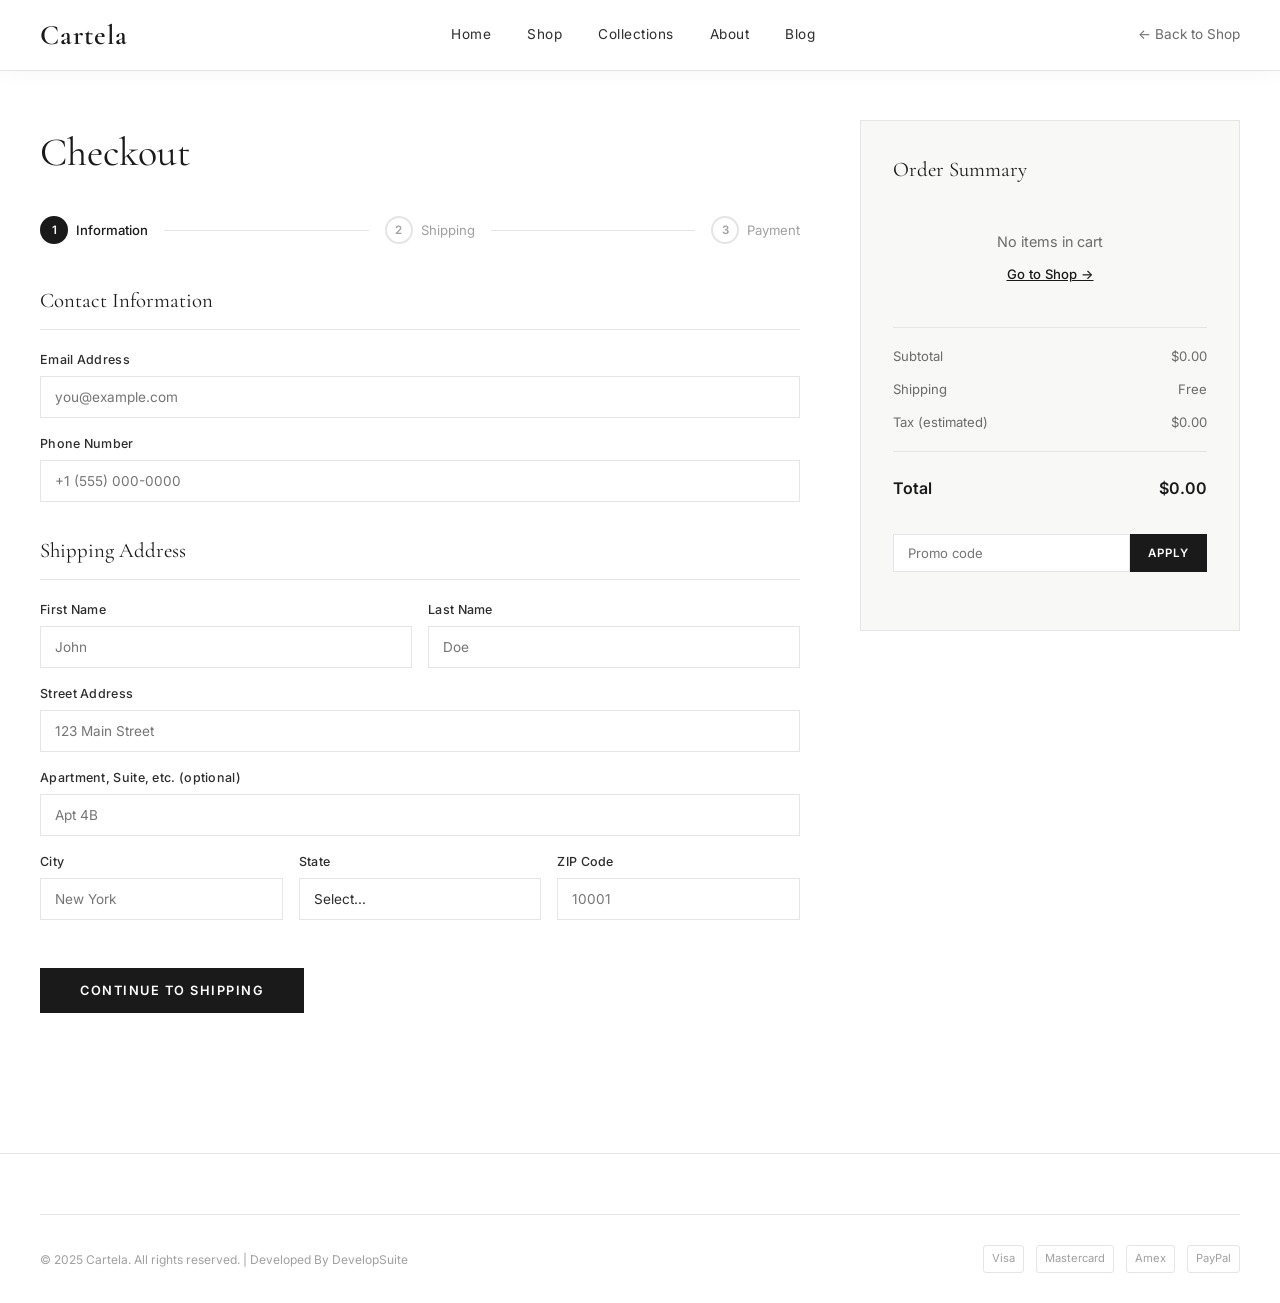
==== checkout.html @ 916f24ec "Initial commit: Cartela - Fashion E-commerce Portfolio" ====
<!DOCTYPE html>
<html lang="en">
<head>
  <meta charset="UTF-8" />
  <meta name="viewport" content="width=device-width, initial-scale=1.0" />
  <title>Checkout — Cartela</title>
  <meta name="description" content="Complete your Cartela order securely." />
  <link rel="preconnect" href="https://fonts.googleapis.com" />
  <link rel="preconnect" href="https://fonts.gstatic.com" crossorigin />
  <link href="https://fonts.googleapis.com/css2?family=Cormorant+Garamond:ital,wght@0,300;0,400;0,500;0,600;1,300;1,400&family=Inter:wght@300;400;500;600&display=swap" rel="stylesheet" />
  <link rel="stylesheet" href="style.css" />
</head>
<body>

  <!-- ====== HEADER ====== -->
  <header class="header scrolled" id="header">
    <div class="container header-inner">
      <a href="index.html" class="logo">Cartela</a>
      <nav class="nav-links" id="navLinks">
        <a href="index.html">Home</a>
        <a href="shop.html">Shop</a>
        <a href="index.html#collections">Collections</a>
        <a href="index.html#brandBanner">About</a>
        <a href="#">Blog</a>
      </nav>
      <div class="nav-actions">
        <a href="shop.html" style="font-size:0.85rem;color:var(--color-gray);">← Back to Shop</a>
      </div>
    </div>
  </header>

  <!-- ====== CHECKOUT ====== -->
  <main class="checkout-page" style="margin-top: 70px;">
    <div class="container">
      <div class="checkout-layout">

        <!-- Left: Form -->
        <div class="checkout-form-wrap">
          <h1 class="checkout-heading">Checkout</h1>

          <!-- Progress Steps -->
          <div class="checkout-steps">
            <div class="step active" id="step1Indicator">
              <div class="step-number">1</div>
              <span>Information</span>
            </div>
            <div class="step-line"></div>
            <div class="step" id="step2Indicator">
              <div class="step-number">2</div>
              <span>Shipping</span>
            </div>
            <div class="step-line"></div>
            <div class="step" id="step3Indicator">
              <div class="step-number">3</div>
              <span>Payment</span>
            </div>
          </div>

          <!-- Step 1: Contact & Shipping Info -->
          <form id="checkoutForm" onsubmit="return false;">
            <div class="form-step active" id="formStep1">
              <div class="form-section">
                <h3 class="form-section-title">Contact Information</h3>
                <div class="form-group">
                  <label for="email">Email Address</label>
                  <input type="email" id="email" placeholder="you@example.com" required />
                </div>
                <div class="form-group">
                  <label for="phone">Phone Number</label>
                  <input type="tel" id="phone" placeholder="+1 (555) 000-0000" />
                </div>
              </div>

              <div class="form-section">
                <h3 class="form-section-title">Shipping Address</h3>
                <div class="form-row">
                  <div class="form-group">
                    <label for="firstName">First Name</label>
                    <input type="text" id="firstName" placeholder="John" required />
                  </div>
                  <div class="form-group">
                    <label for="lastName">Last Name</label>
                    <input type="text" id="lastName" placeholder="Doe" required />
                  </div>
                </div>
                <div class="form-group">
                  <label for="address">Street Address</label>
                  <input type="text" id="address" placeholder="123 Main Street" required />
                </div>
                <div class="form-group">
                  <label for="apartment">Apartment, Suite, etc. (optional)</label>
                  <input type="text" id="apartment" placeholder="Apt 4B" />
                </div>
                <div class="form-row">
                  <div class="form-group">
                    <label for="city">City</label>
                    <input type="text" id="city" placeholder="New York" required />
                  </div>
                  <div class="form-group">
                    <label for="state">State</label>
                    <select id="state" required>
                      <option value="">Select...</option>
                      <option>New York</option>
                      <option>California</option>
                      <option>Texas</option>
                      <option>Florida</option>
                      <option>Illinois</option>
                      <option>Pennsylvania</option>
                      <option>Ohio</option>
                      <option>Georgia</option>
                      <option>Other</option>
                    </select>
                  </div>
                  <div class="form-group">
                    <label for="zip">ZIP Code</label>
                    <input type="text" id="zip" placeholder="10001" required />
                  </div>
                </div>
              </div>

              <button type="button" class="checkout-next-btn" onclick="goToStep(2)">Continue to Shipping</button>
            </div>

            <!-- Step 2: Shipping Method -->
            <div class="form-step" id="formStep2">
              <div class="form-section">
                <h3 class="form-section-title">Shipping Method</h3>
                <div class="shipping-options">
                  <label class="shipping-option selected">
                    <input type="radio" name="shipping" value="standard" checked onchange="updateShipping()" />
                    <div class="shipping-option-info">
                      <div class="shipping-option-top">
                        <span class="shipping-name">Standard Shipping</span>
                        <span class="shipping-price">Free</span>
                      </div>
                      <span class="shipping-time">5-7 business days</span>
                    </div>
                  </label>
                  <label class="shipping-option">
                    <input type="radio" name="shipping" value="express" onchange="updateShipping()" />
                    <div class="shipping-option-info">
                      <div class="shipping-option-top">
                        <span class="shipping-name">Express Shipping</span>
                        <span class="shipping-price">$12.00</span>
                      </div>
                      <span class="shipping-time">2-3 business days</span>
                    </div>
                  </label>
                  <label class="shipping-option">
                    <input type="radio" name="shipping" value="overnight" onchange="updateShipping()" />
                    <div class="shipping-option-info">
                      <div class="shipping-option-top">
                        <span class="shipping-name">Overnight Shipping</span>
                        <span class="shipping-price">$25.00</span>
                      </div>
                      <span class="shipping-time">Next business day</span>
                    </div>
                  </label>
                </div>
              </div>

              <div class="checkout-btn-row">
                <button type="button" class="checkout-back-btn" onclick="goToStep(1)">← Back</button>
                <button type="button" class="checkout-next-btn" onclick="goToStep(3)">Continue to Payment</button>
              </div>
            </div>

            <!-- Step 3: Payment -->
            <div class="form-step" id="formStep3">
              <div class="form-section">
                <h3 class="form-section-title">Payment Details</h3>

                <div class="payment-methods">
                  <label class="payment-method selected">
                    <input type="radio" name="payMethod" value="card" checked />
                    <svg width="20" height="20" viewBox="0 0 24 24" fill="none" stroke="currentColor" stroke-width="1.5"><rect x="1" y="4" width="22" height="16" rx="2" ry="2"/><line x1="1" y1="10" x2="23" y2="10"/></svg>
                    <span>Credit Card</span>
                  </label>
                  <label class="payment-method">
                    <input type="radio" name="payMethod" value="paypal" />
                    <span>PayPal</span>
                  </label>
                  <label class="payment-method">
                    <input type="radio" name="payMethod" value="applepay" />
                    <span>Apple Pay</span>
                  </label>
                </div>

                <div class="form-group" style="margin-top: 24px;">
                  <label for="cardName">Name on Card</label>
                  <input type="text" id="cardName" placeholder="John Doe" required />
                </div>
                <div class="form-group">
                  <label for="cardNumber">Card Number</label>
                  <input type="text" id="cardNumber" placeholder="4242 4242 4242 4242" maxlength="19" required oninput="formatCardNumber(this)" />
                </div>
                <div class="form-row">
                  <div class="form-group">
                    <label for="cardExpiry">Expiry Date</label>
                    <input type="text" id="cardExpiry" placeholder="MM / YY" maxlength="7" required oninput="formatExpiry(this)" />
                  </div>
                  <div class="form-group">
                    <label for="cardCvc">CVC</label>
                    <input type="text" id="cardCvc" placeholder="123" maxlength="4" required />
                  </div>
                </div>
              </div>

              <div class="secure-note">
                <svg width="14" height="14" viewBox="0 0 24 24" fill="none" stroke="currentColor" stroke-width="2"><rect x="3" y="11" width="18" height="11" rx="2" ry="2"/><path d="M7 11V7a5 5 0 0 1 10 0v4"/></svg>
                <span>Your payment information is encrypted and secure</span>
              </div>

              <div class="checkout-btn-row">
                <button type="button" class="checkout-back-btn" onclick="goToStep(2)">← Back</button>
                <button type="button" class="checkout-place-btn" onclick="placeOrder()">
                  <span id="placeOrderText">Place Order</span>
                  <div class="btn-spinner" id="placeOrderSpinner" style="display:none;"></div>
                </button>
              </div>
            </div>
          </form>
        </div>

        <!-- Right: Order Summary -->
        <aside class="checkout-summary">
          <h3 class="summary-title">Order Summary</h3>
          <div class="summary-items" id="summaryItems">
            <!-- Populated by JS -->
          </div>
          <div class="summary-divider"></div>
          <div class="summary-row">
            <span>Subtotal</span>
            <span id="summarySubtotal">$0.00</span>
          </div>
          <div class="summary-row">
            <span>Shipping</span>
            <span id="summaryShipping">Free</span>
          </div>
          <div class="summary-row">
            <span>Tax (estimated)</span>
            <span id="summaryTax">$0.00</span>
          </div>
          <div class="summary-divider"></div>
          <div class="summary-row summary-total">
            <span>Total</span>
            <span id="summaryTotal">$0.00</span>
          </div>

          <div class="promo-code">
            <input type="text" placeholder="Promo code" id="promoInput" />
            <button onclick="applyPromo()">Apply</button>
          </div>
          <div class="promo-message" id="promoMessage"></div>
        </aside>
      </div>
    </div>
  </main>

  <!-- ====== FOOTER (minimal) ====== -->
  <footer class="footer" style="margin-top: 60px;">
    <div class="container">
      <div class="footer-bottom" style="border-top: 1px solid var(--color-border); padding-top: 30px;">
        <p>&copy; 2025 Cartela. All rights reserved. | Developed By DevelopSuite</p>
        <div class="footer-payments">
          <span>Visa</span>
          <span>Mastercard</span>
          <span>Amex</span>
          <span>PayPal</span>
        </div>
      </div>
    </div>
  </footer>

  <script src="cart.js"></script>
  <script src="checkout.js"></script>
</body>
</html>
---- style.css ----
/* ===== RESET & BASE ===== */
*,
*::before,
*::after {
  margin: 0;
  padding: 0;
  box-sizing: border-box;
}

:root {
  --color-black: #1a1a1a;
  --color-dark: #2d2d2d;
  --color-gray: #6b6b6b;
  --color-light-gray: #a0a0a0;
  --color-border: #e5e5e5;
  --color-bg: #ffffff;
  --color-bg-alt: #f8f8f6;
  --color-accent: #3d3d3d;
  --font-heading: 'Cormorant Garamond', 'Georgia', serif;
  --font-body: 'Inter', 'Helvetica Neue', sans-serif;
  --transition-smooth: all 0.4s cubic-bezier(0.25, 0.46, 0.45, 0.94);
  --transition-fast: all 0.2s ease;
}

html {
  scroll-behavior: smooth;
  font-size: 16px;
}

body {
  font-family: var(--font-body);
  color: var(--color-black);
  background: var(--color-bg);
  line-height: 1.6;
  -webkit-font-smoothing: antialiased;
  -moz-osx-font-smoothing: grayscale;
  overflow-x: hidden;
}

a {
  text-decoration: none;
  color: inherit;
  transition: var(--transition-fast);
}

a:hover {
  opacity: 0.7;
}

img {
  display: block;
  max-width: 100%;
  height: auto;
}

button {
  cursor: pointer;
  border: none;
  background: none;
  font-family: var(--font-body);
}

ul, ol {
  list-style: none;
}

/* ===== ANIMATIONS ===== */
@keyframes fadeInUp {
  from {
    opacity: 0;
    transform: translateY(30px);
  }
  to {
    opacity: 1;
    transform: translateY(0);
  }
}

@keyframes fadeIn {
  from { opacity: 0; }
  to { opacity: 1; }
}

@keyframes slideDown {
  from {
    opacity: 0;
    transform: translateY(-10px);
  }
  to {
    opacity: 1;
    transform: translateY(0);
  }
}

.animate-on-scroll {
  opacity: 0;
  transform: translateY(30px);
  transition: opacity 0.8s ease, transform 0.8s ease;
}

.animate-on-scroll.visible {
  opacity: 1;
  transform: translateY(0);
}

/* ===== CONTAINER ===== */
.container {
  max-width: 1320px;
  margin: 0 auto;
  padding: 0 40px;
}

/* ===== HEADER / NAVBAR ===== */
.header {
  position: fixed;
  top: 0;
  left: 0;
  right: 0;
  z-index: 1000;
  background: rgba(255, 255, 255, 0.97);
  backdrop-filter: blur(12px);
  -webkit-backdrop-filter: blur(12px);
  border-bottom: 1px solid transparent;
  transition: var(--transition-smooth);
}

.header.scrolled {
  border-bottom: 1px solid var(--color-border);
  box-shadow: 0 1px 20px rgba(0, 0, 0, 0.04);
}

.header-inner {
  display: flex;
  align-items: center;
  justify-content: space-between;
  height: 70px;
}

.logo {
  font-family: var(--font-heading);
  font-size: 1.75rem;
  font-weight: 600;
  letter-spacing: 1px;
  color: var(--color-black);
}

.nav-links {
  display: flex;
  align-items: center;
  gap: 36px;
}

.nav-links a {
  font-size: 0.85rem;
  font-weight: 400;
  letter-spacing: 0.5px;
  text-transform: capitalize;
  color: var(--color-dark);
  position: relative;
}

.nav-links a::after {
  content: '';
  position: absolute;
  bottom: -4px;
  left: 0;
  width: 0;
  height: 1px;
  background: var(--color-black);
  transition: width 0.3s ease;
}

.nav-links a:hover {
  opacity: 1;
}

.nav-links a:hover::after {
  width: 100%;
}

.nav-actions {
  display: flex;
  align-items: center;
  gap: 20px;
}

.nav-actions button {
  font-size: 0.85rem;
  color: var(--color-dark);
  transition: var(--transition-fast);
}

.nav-actions button:hover {
  color: var(--color-black);
}

.cart-icon {
  position: relative;
}

.cart-badge {
  position: absolute;
  top: -6px;
  right: -8px;
  width: 16px;
  height: 16px;
  border-radius: 50%;
  background: var(--color-black);
  color: white;
  font-size: 0.6rem;
  display: flex;
  align-items: center;
  justify-content: center;
}

/* ===== HERO SECTION ===== */
.hero {
  position: relative;
  width: 100%;
  height: 85vh;
  min-height: 550px;
  max-height: 800px;
  overflow: hidden;
  margin-top: 70px;
}

.hero-image {
  width: 100%;
  height: 100%;
  object-fit: cover;
  object-position: center 30%;
  transition: transform 8s ease;
}

.hero:hover .hero-image {
  transform: scale(1.03);
}

.hero-overlay {
  position: absolute;
  inset: 0;
  background: linear-gradient(
    to bottom,
    rgba(0, 0, 0, 0.05) 0%,
    rgba(0, 0, 0, 0.15) 50%,
    rgba(0, 0, 0, 0.3) 100%
  );
  display: flex;
  flex-direction: column;
  align-items: center;
  justify-content: center;
  text-align: center;
}

.hero-title {
  font-family: var(--font-heading);
  font-size: 4.5rem;
  font-weight: 300;
  color: white;
  letter-spacing: 2px;
  line-height: 1.1;
  animation: fadeInUp 1s ease 0.3s both;
  text-shadow: 0 2px 20px rgba(0, 0, 0, 0.15);
}

.hero-subtitle {
  font-size: 1rem;
  font-weight: 300;
  color: rgba(255, 255, 255, 0.9);
  margin-top: 12px;
  letter-spacing: 3px;
  text-transform: uppercase;
  animation: fadeInUp 1s ease 0.5s both;
}

.hero-btn {
  margin-top: 32px;
  padding: 14px 40px;
  background: white;
  color: var(--color-black);
  font-size: 0.8rem;
  font-weight: 500;
  letter-spacing: 1.5px;
  text-transform: uppercase;
  border: none;
  cursor: pointer;
  transition: var(--transition-smooth);
  animation: fadeInUp 1s ease 0.7s both;
}

.hero-btn:hover {
  background: var(--color-black);
  color: white;
  transform: translateY(-2px);
  box-shadow: 0 8px 25px rgba(0, 0, 0, 0.2);
}

/* ===== SECTION SHARED ===== */
.section {
  padding: 90px 0;
}

.section-header {
  display: flex;
  align-items: baseline;
  justify-content: space-between;
  margin-bottom: 40px;
}

.section-title {
  font-family: var(--font-heading);
  font-size: 2.5rem;
  font-weight: 400;
  color: var(--color-black);
  letter-spacing: 0.5px;
}

.section-link {
  font-size: 0.8rem;
  font-weight: 500;
  letter-spacing: 1px;
  text-transform: uppercase;
  color: var(--color-gray);
  display: flex;
  align-items: center;
  gap: 6px;
  transition: var(--transition-fast);
}

.section-link:hover {
  color: var(--color-black);
  opacity: 1;
  gap: 10px;
}

.section-label {
  font-size: 0.7rem;
  font-weight: 500;
  letter-spacing: 3px;
  text-transform: uppercase;
  color: var(--color-light-gray);
  margin-bottom: 8px;
}

/* ===== NEW ARRIVALS ===== */
.products-grid {
  display: grid;
  grid-template-columns: repeat(3, 1fr);
  gap: 24px;
}

.product-card {
  position: relative;
  cursor: pointer;
  overflow: hidden;
}

.product-image-wrap {
  position: relative;
  overflow: hidden;
  background: var(--color-bg-alt);
  aspect-ratio: 3/4;
}

.product-image-wrap img {
  width: 100%;
  height: 100%;
  object-fit: cover;
  transition: transform 0.6s cubic-bezier(0.25, 0.46, 0.45, 0.94);
}

.product-card:hover .product-image-wrap img {
  transform: scale(1.05);
}

.product-quick-view {
  position: absolute;
  bottom: 0;
  left: 0;
  right: 0;
  padding: 14px;
  background: rgba(255, 255, 255, 0.95);
  backdrop-filter: blur(5px);
  text-align: center;
  font-size: 0.75rem;
  font-weight: 500;
  letter-spacing: 2px;
  text-transform: uppercase;
  transform: translateY(100%);
  transition: transform 0.4s ease;
}

.product-card:hover .product-quick-view {
  transform: translateY(0);
}

.product-info {
  padding: 16px 0 8px;
}

.product-name {
  font-size: 0.9rem;
  font-weight: 400;
  color: var(--color-dark);
  margin-bottom: 6px;
}

.product-price {
  font-size: 0.85rem;
  font-weight: 500;
  color: var(--color-gray);
}

.product-price .original-price {
  text-decoration: line-through;
  color: var(--color-light-gray);
  margin-right: 8px;
}

/* ===== FEATURES ===== */
.features {
  border-top: 1px solid var(--color-border);
  border-bottom: 1px solid var(--color-border);
  padding: 50px 0;
}

.features-grid {
  display: grid;
  grid-template-columns: repeat(3, 1fr);
  gap: 40px;
  text-align: center;
}

.feature-item {
  padding: 0 20px;
}

.feature-icon {
  width: 32px;
  height: 32px;
  margin: 0 auto 16px;
  opacity: 0.7;
}

.feature-title {
  font-size: 0.9rem;
  font-weight: 500;
  margin-bottom: 8px;
  color: var(--color-black);
}

.feature-text {
  font-size: 0.8rem;
  color: var(--color-gray);
  line-height: 1.7;
  max-width: 280px;
  margin: 0 auto;
}

/* ===== COLLECTIONS ===== */
.collections-grid {
  display: grid;
  grid-template-columns: repeat(4, 1fr);
  gap: 20px;
}

.collection-card {
  position: relative;
  overflow: hidden;
  cursor: pointer;
  aspect-ratio: 3/4;
}

.collection-card img {
  width: 100%;
  height: 100%;
  object-fit: cover;
  transition: transform 0.7s cubic-bezier(0.25, 0.46, 0.45, 0.94);
}

.collection-card:hover img {
  transform: scale(1.06);
}

.collection-overlay {
  position: absolute;
  inset: 0;
  background: linear-gradient(
    to top,
    rgba(0, 0, 0, 0.45) 0%,
    rgba(0, 0, 0, 0) 60%
  );
  display: flex;
  align-items: flex-end;
  padding: 24px;
  transition: var(--transition-smooth);
}

.collection-card:hover .collection-overlay {
  background: linear-gradient(
    to top,
    rgba(0, 0, 0, 0.55) 0%,
    rgba(0, 0, 0, 0.05) 60%
  );
}

.collection-name {
  font-family: var(--font-heading);
  font-size: 1.3rem;
  font-weight: 400;
  color: white;
  letter-spacing: 0.5px;
}

/* ===== BRAND STORY BANNER ===== */
.brand-banner {
  position: relative;
  height: 400px;
  overflow: hidden;
  margin: 0;
}

.brand-banner img {
  width: 100%;
  height: 100%;
  object-fit: cover;
  transition: transform 6s ease;
}

.brand-banner:hover img {
  transform: scale(1.03);
}

.brand-banner-overlay {
  position: absolute;
  inset: 0;
  background: rgba(0, 0, 0, 0.4);
  display: flex;
  flex-direction: column;
  align-items: center;
  justify-content: center;
  text-align: center;
  padding: 40px;
}

.brand-banner-label {
  font-size: 0.7rem;
  font-weight: 500;
  letter-spacing: 3px;
  text-transform: uppercase;
  color: rgba(255, 255, 255, 0.7);
  margin-bottom: 16px;
}

.brand-banner-text {
  font-family: var(--font-heading);
  font-size: 2.2rem;
  font-weight: 300;
  color: white;
  line-height: 1.4;
  max-width: 500px;
  letter-spacing: 0.5px;
}

/* ===== FINAL SALE ===== */
.sale-section {
  background: var(--color-bg);
}

.sale-grid {
  display: grid;
  grid-template-columns: repeat(3, 1fr);
  gap: 24px;
}

.sale-card {
  position: relative;
  cursor: pointer;
  overflow: hidden;
}

.sale-image-wrap {
  position: relative;
  overflow: hidden;
  background: var(--color-bg-alt);
  aspect-ratio: 3/4;
}

.sale-image-wrap img {
  width: 100%;
  height: 100%;
  object-fit: cover;
  transition: transform 0.6s cubic-bezier(0.25, 0.46, 0.45, 0.94);
}

.sale-card:hover .sale-image-wrap img {
  transform: scale(1.05);
}

.sale-badge {
  position: absolute;
  top: 12px;
  left: 12px;
  padding: 4px 12px;
  background: var(--color-black);
  color: white;
  font-size: 0.65rem;
  font-weight: 600;
  letter-spacing: 1.5px;
  text-transform: uppercase;
}

.sale-info {
  padding: 16px 0 8px;
}

.sale-name {
  font-size: 0.9rem;
  font-weight: 400;
  color: var(--color-dark);
  margin-bottom: 6px;
}

.sale-price {
  font-size: 0.85rem;
  font-weight: 500;
  color: var(--color-gray);
}

.sale-price .original {
  text-decoration: line-through;
  color: var(--color-light-gray);
  margin-right: 8px;
}

.sale-price .current {
  color: #c44;
}

/* ===== NEWSLETTER ===== */
.newsletter {
  position: relative;
  overflow: hidden;
  margin: 60px 40px;
  border-radius: 0;
}

.newsletter-bg {
  width: 100%;
  height: 380px;
  object-fit: cover;
}

.newsletter-overlay {
  position: absolute;
  inset: 0;
  background: linear-gradient(
    to right,
    rgba(0, 0, 0, 0.65) 0%,
    rgba(0, 0, 0, 0.3) 60%,
    rgba(0, 0, 0, 0.1) 100%
  );
  display: flex;
  flex-direction: column;
  justify-content: center;
  padding: 60px 80px;
}

.newsletter-title {
  font-family: var(--font-heading);
  font-size: 2.4rem;
  font-weight: 400;
  color: white;
  margin-bottom: 12px;
  max-width: 450px;
  line-height: 1.2;
}

.newsletter-text {
  font-size: 0.85rem;
  color: rgba(255, 255, 255, 0.75);
  margin-bottom: 28px;
  max-width: 400px;
  line-height: 1.6;
}

.newsletter-form {
  display: flex;
  gap: 0;
  max-width: 420px;
}

.newsletter-input {
  flex: 1;
  padding: 14px 20px;
  border: 1px solid rgba(255, 255, 255, 0.3);
  background: rgba(255, 255, 255, 0.1);
  color: white;
  font-family: var(--font-body);
  font-size: 0.85rem;
  outline: none;
  transition: var(--transition-fast);
  backdrop-filter: blur(5px);
}

.newsletter-input::placeholder {
  color: rgba(255, 255, 255, 0.5);
}

.newsletter-input:focus {
  border-color: rgba(255, 255, 255, 0.6);
  background: rgba(255, 255, 255, 0.15);
}

.newsletter-btn {
  padding: 14px 30px;
  background: white;
  color: var(--color-black);
  font-size: 0.75rem;
  font-weight: 600;
  letter-spacing: 1.5px;
  text-transform: uppercase;
  border: none;
  cursor: pointer;
  transition: var(--transition-smooth);
}

.newsletter-btn:hover {
  background: var(--color-black);
  color: white;
}

/* ===== FOOTER ===== */
.footer {
  background: var(--color-bg);
  border-top: 1px solid var(--color-border);
  padding: 60px 0 30px;
}

.footer-top {
  display: grid;
  grid-template-columns: 1.5fr repeat(4, 1fr);
  gap: 40px;
  margin-bottom: 50px;
}

.footer-brand .logo {
  margin-bottom: 16px;
  display: inline-block;
}

.footer-brand p {
  font-size: 0.8rem;
  color: var(--color-gray);
  line-height: 1.7;
  max-width: 260px;
}

.footer-column h4 {
  font-size: 0.75rem;
  font-weight: 600;
  letter-spacing: 1.5px;
  text-transform: uppercase;
  color: var(--color-black);
  margin-bottom: 20px;
}

.footer-column ul li {
  margin-bottom: 10px;
}

.footer-column ul li a {
  font-size: 0.82rem;
  color: var(--color-gray);
  transition: var(--transition-fast);
}

.footer-column ul li a:hover {
  color: var(--color-black);
  opacity: 1;
}

.footer-newsletter {
  margin-bottom: 16px;
}

.footer-newsletter-label {
  font-size: 0.75rem;
  font-weight: 600;
  letter-spacing: 1.5px;
  text-transform: uppercase;
  color: var(--color-black);
  margin-bottom: 16px;
}

.footer-newsletter-form {
  display: flex;
  gap: 0;
}

.footer-newsletter-form input {
  flex: 1;
  padding: 10px 14px;
  border: 1px solid var(--color-border);
  font-family: var(--font-body);
  font-size: 0.82rem;
  outline: none;
  transition: var(--transition-fast);
}

.footer-newsletter-form input:focus {
  border-color: var(--color-black);
}

.footer-newsletter-form button {
  padding: 10px 20px;
  background: var(--color-black);
  color: white;
  font-size: 0.72rem;
  font-weight: 600;
  letter-spacing: 1px;
  text-transform: uppercase;
  border: none;
  cursor: pointer;
  transition: var(--transition-smooth);
}

.footer-newsletter-form button:hover {
  background: var(--color-dark);
}

.footer-bottom {
  display: flex;
  align-items: center;
  justify-content: space-between;
  padding-top: 30px;
  border-top: 1px solid var(--color-border);
}

.footer-bottom p {
  font-size: 0.75rem;
  color: var(--color-light-gray);
}

.footer-social {
  display: flex;
  gap: 16px;
}

.footer-social a {
  font-size: 0.8rem;
  color: var(--color-gray);
}

.footer-social a:hover {
  color: var(--color-black);
  opacity: 1;
}

.footer-payments {
  display: flex;
  gap: 12px;
  align-items: center;
}

.footer-payments span {
  font-size: 0.7rem;
  color: var(--color-light-gray);
  padding: 4px 8px;
  border: 1px solid var(--color-border);
  border-radius: 3px;
}

/* ===== MOBILE MENU ===== */
.mobile-menu-btn {
  display: none;
  flex-direction: column;
  gap: 5px;
  padding: 4px;
  cursor: pointer;
}

.mobile-menu-btn span {
  display: block;
  width: 22px;
  height: 1.5px;
  background: var(--color-black);
  transition: var(--transition-fast);
}

/* ===== RESPONSIVE ===== */
@media (max-width: 1024px) {
  .container {
    padding: 0 30px;
  }

  .hero-title {
    font-size: 3.5rem;
  }

  .collections-grid {
    grid-template-columns: repeat(2, 1fr);
  }

  .footer-top {
    grid-template-columns: repeat(3, 1fr);
  }
}

@media (max-width: 768px) {
  .container {
    padding: 0 20px;
  }

  .nav-links {
    display: none;
  }

  .mobile-menu-btn {
    display: flex;
  }

  .hero {
    height: 60vh;
    min-height: 400px;
  }

  .hero-title {
    font-size: 2.5rem;
  }

  .hero-subtitle {
    font-size: 0.8rem;
  }

  .section {
    padding: 60px 0;
  }

  .section-title {
    font-size: 2rem;
  }

  .products-grid {
    grid-template-columns: repeat(2, 1fr);
    gap: 16px;
  }

  .features-grid {
    grid-template-columns: 1fr;
    gap: 30px;
  }

  .collections-grid {
    grid-template-columns: repeat(2, 1fr);
    gap: 12px;
  }

  .sale-grid {
    grid-template-columns: repeat(2, 1fr);
    gap: 16px;
  }

  .brand-banner {
    height: 300px;
  }

  .brand-banner-text {
    font-size: 1.6rem;
  }

  .newsletter {
    margin: 40px 20px;
  }

  .newsletter-overlay {
    padding: 40px;
  }

  .newsletter-title {
    font-size: 1.8rem;
  }

  .newsletter-form {
    flex-direction: column;
    gap: 10px;
  }

  .footer-top {
    grid-template-columns: 1fr 1fr;
    gap: 30px;
  }

  .footer-bottom {
    flex-direction: column;
    gap: 20px;
    text-align: center;
  }
}

@media (max-width: 480px) {
  .products-grid {
    grid-template-columns: 1fr;
  }

  .collections-grid {
    grid-template-columns: 1fr;
  }

  .sale-grid {
    grid-template-columns: 1fr;
  }

  .footer-top {
    grid-template-columns: 1fr;
  }

  .hero-title {
    font-size: 2rem;
  }
}

/* ============================================================
   CART SIDEBAR
   ============================================================ */
.cart-overlay {
  position: fixed;
  inset: 0;
  background: rgba(0, 0, 0, 0.4);
  z-index: 2000;
  opacity: 0;
  visibility: hidden;
  transition: opacity 0.3s ease, visibility 0.3s ease;
}

.cart-overlay.open {
  opacity: 1;
  visibility: visible;
}

.cart-sidebar {
  position: fixed;
  top: 0;
  right: 0;
  width: 420px;
  max-width: 90vw;
  height: 100vh;
  background: white;
  z-index: 2001;
  display: flex;
  flex-direction: column;
  transform: translateX(100%);
  transition: transform 0.4s cubic-bezier(0.25, 0.46, 0.45, 0.94);
  box-shadow: -4px 0 30px rgba(0, 0, 0, 0.1);
}

.cart-sidebar.open {
  transform: translateX(0);
}

.cart-sidebar-header {
  display: flex;
  align-items: center;
  justify-content: space-between;
  padding: 24px 28px;
  border-bottom: 1px solid var(--color-border);
}

.cart-sidebar-header h3 {
  font-family: var(--font-heading);
  font-size: 1.4rem;
  font-weight: 400;
}

.cart-close {
  padding: 4px;
  color: var(--color-gray);
  transition: var(--transition-fast);
}

.cart-close:hover {
  color: var(--color-black);
}

.cart-items {
  flex: 1;
  overflow-y: auto;
  padding: 20px 28px;
}

.cart-empty {
  display: flex;
  flex-direction: column;
  align-items: center;
  justify-content: center;
  height: 100%;
  gap: 12px;
  text-align: center;
}

.cart-empty p {
  font-size: 1rem;
  font-weight: 500;
  color: var(--color-dark);
}

.cart-empty span {
  font-size: 0.82rem;
  color: var(--color-light-gray);
}

.cart-item {
  display: flex;
  gap: 16px;
  padding: 16px 0;
  border-bottom: 1px solid var(--color-border);
  position: relative;
  animation: fadeInUp 0.3s ease both;
}

.cart-item-img {
  width: 72px;
  height: 90px;
  object-fit: cover;
  background: var(--color-bg-alt);
  flex-shrink: 0;
}

.cart-item-info {
  flex: 1;
  display: flex;
  flex-direction: column;
  justify-content: center;
  gap: 6px;
}

.cart-item-name {
  font-size: 0.85rem;
  font-weight: 500;
  color: var(--color-dark);
}

.cart-item-price {
  font-size: 0.82rem;
  color: var(--color-gray);
}

.cart-item-qty {
  display: flex;
  align-items: center;
  gap: 12px;
  margin-top: 4px;
}

.cart-item-qty button {
  width: 26px;
  height: 26px;
  border: 1px solid var(--color-border);
  display: flex;
  align-items: center;
  justify-content: center;
  font-size: 0.85rem;
  color: var(--color-dark);
  transition: var(--transition-fast);
}

.cart-item-qty button:hover {
  border-color: var(--color-black);
  background: var(--color-bg-alt);
}

.cart-item-qty span {
  font-size: 0.82rem;
  font-weight: 500;
  min-width: 16px;
  text-align: center;
}

.cart-item-remove {
  position: absolute;
  top: 16px;
  right: 0;
  padding: 4px;
  color: var(--color-light-gray);
  transition: var(--transition-fast);
}

.cart-item-remove:hover {
  color: #c44;
}

.cart-footer {
  padding: 20px 28px 28px;
  border-top: 1px solid var(--color-border);
}

.cart-subtotal {
  display: flex;
  justify-content: space-between;
  align-items: center;
  margin-bottom: 6px;
}

.cart-subtotal span:first-child {
  font-size: 0.85rem;
  color: var(--color-gray);
}

.cart-subtotal span:last-child {
  font-size: 1.05rem;
  font-weight: 600;
  color: var(--color-black);
}

.cart-shipping-note {
  font-size: 0.75rem;
  color: var(--color-light-gray);
  margin-bottom: 20px;
}

.cart-checkout-btn {
  display: block;
  width: 100%;
  padding: 15px;
  background: var(--color-black);
  color: white;
  text-align: center;
  font-size: 0.8rem;
  font-weight: 600;
  letter-spacing: 1.5px;
  text-transform: uppercase;
  transition: var(--transition-smooth);
  margin-bottom: 10px;
}

.cart-checkout-btn:hover {
  background: var(--color-dark);
  opacity: 1;
}

.cart-continue {
  width: 100%;
  padding: 12px;
  font-size: 0.8rem;
  font-weight: 500;
  color: var(--color-gray);
  text-align: center;
  transition: var(--transition-fast);
}

.cart-continue:hover {
  color: var(--color-black);
}

/* Cart Toast Notification */
.cart-toast {
  position: fixed;
  bottom: 30px;
  right: 30px;
  background: white;
  padding: 16px 24px;
  border-radius: 4px;
  box-shadow: 0 4px 20px rgba(0, 0, 0, 0.12);
  display: flex;
  align-items: center;
  gap: 10px;
  z-index: 3000;
  font-size: 0.85rem;
  transform: translateY(20px);
  opacity: 0;
  transition: transform 0.4s ease, opacity 0.4s ease;
  border-left: 3px solid #2d5a3d;
}

.cart-toast.show {
  transform: translateY(0);
  opacity: 1;
}

/* ============================================================
   SHOP PAGE
   ============================================================ */
.shop-page {
  min-height: 80vh;
}

.shop-hero {
  text-align: center;
  padding: 50px 0 40px;
}

.shop-title {
  font-family: var(--font-heading);
  font-size: 3rem;
  font-weight: 300;
  font-style: italic;
  color: var(--color-black);
  margin-bottom: 8px;
}

.shop-subtitle {
  font-size: 0.9rem;
  color: var(--color-gray);
}

.shop-layout {
  display: grid;
  grid-template-columns: 220px 1fr;
  gap: 40px;
  padding-bottom: 80px;
}

/* Sidebar Filters */
.shop-sidebar {
  position: sticky;
  top: 90px;
  align-self: start;
}

.filter-group {
  margin-bottom: 28px;
}

.filter-label {
  font-size: 0.72rem;
  font-weight: 600;
  letter-spacing: 1.5px;
  text-transform: uppercase;
  color: var(--color-black);
  display: block;
  margin-bottom: 12px;
}

.filter-search {
  display: flex;
  align-items: center;
  gap: 8px;
  padding: 8px 12px;
  border: 1px solid var(--color-border);
  transition: var(--transition-fast);
}

.filter-search:focus-within {
  border-color: var(--color-black);
}

.filter-search input {
  border: none;
  outline: none;
  font-family: var(--font-body);
  font-size: 0.82rem;
  flex: 1;
  background: transparent;
}

.filter-options {
  display: flex;
  flex-direction: column;
  gap: 8px;
}

.filter-checkbox,
.filter-radio {
  display: flex;
  align-items: center;
  gap: 8px;
  cursor: pointer;
  font-size: 0.82rem;
  color: var(--color-gray);
  transition: var(--transition-fast);
}

.filter-checkbox:hover,
.filter-radio:hover {
  color: var(--color-black);
}

.filter-checkbox input,
.filter-radio input {
  accent-color: var(--color-black);
}

/* Shop Grid */
.shop-grid {
  display: grid;
  grid-template-columns: repeat(3, 1fr);
  gap: 24px;
}

.shop-product-card {
  animation: fadeInUp 0.5s ease both;
}

.shop-badge {
  position: absolute;
  top: 12px;
  left: 12px;
  padding: 4px 10px;
  font-size: 0.6rem;
  font-weight: 600;
  letter-spacing: 1.5px;
  text-transform: uppercase;
  z-index: 2;
}

.shop-badge-new {
  background: var(--color-black);
  color: white;
}

.shop-badge-sale {
  background: #c44;
  color: white;
}

.shop-empty {
  grid-column: 1 / -1;
  display: flex;
  flex-direction: column;
  align-items: center;
  justify-content: center;
  padding: 60px 20px;
  gap: 12px;
  text-align: center;
}

.shop-empty p {
  font-size: 1rem;
  font-weight: 500;
  color: var(--color-dark);
}

.shop-empty span {
  font-size: 0.82rem;
  color: var(--color-light-gray);
}

/* Active nav link */
.nav-links a.active {
  font-weight: 600;
}

.nav-links a.active::after {
  width: 100%;
}

/* ============================================================
   CHECKOUT PAGE
   ============================================================ */
.checkout-page {
  min-height: 80vh;
}

.checkout-layout {
  display: grid;
  grid-template-columns: 1fr 380px;
  gap: 60px;
  padding: 50px 0 80px;
}

.checkout-heading {
  font-family: var(--font-heading);
  font-size: 2.5rem;
  font-weight: 400;
  margin-bottom: 32px;
}

/* Progress Steps */
.checkout-steps {
  display: flex;
  align-items: center;
  gap: 0;
  margin-bottom: 40px;
}

.step {
  display: flex;
  align-items: center;
  gap: 8px;
}

.step-number {
  width: 28px;
  height: 28px;
  border-radius: 50%;
  border: 2px solid var(--color-border);
  display: flex;
  align-items: center;
  justify-content: center;
  font-size: 0.72rem;
  font-weight: 600;
  color: var(--color-light-gray);
  transition: var(--transition-smooth);
}

.step span {
  font-size: 0.82rem;
  color: var(--color-light-gray);
  transition: var(--transition-fast);
}

.step.active .step-number {
  border-color: var(--color-black);
  background: var(--color-black);
  color: white;
}

.step.active span {
  color: var(--color-black);
  font-weight: 500;
}

.step.completed .step-number {
  border-color: #2d5a3d;
  background: #2d5a3d;
  color: white;
}

.step.completed span {
  color: #2d5a3d;
}

.step-line {
  flex: 1;
  height: 1px;
  background: var(--color-border);
  margin: 0 16px;
}

/* Form Steps */
.form-step {
  display: none;
}

.form-step.active {
  display: block;
  animation: fadeInUp 0.4s ease;
}

.form-section {
  margin-bottom: 32px;
}

.form-section-title {
  font-family: var(--font-heading);
  font-size: 1.3rem;
  font-weight: 400;
  margin-bottom: 20px;
  padding-bottom: 12px;
  border-bottom: 1px solid var(--color-border);
}

.form-group {
  margin-bottom: 16px;
}

.form-group label {
  display: block;
  font-size: 0.78rem;
  font-weight: 500;
  color: var(--color-dark);
  margin-bottom: 6px;
  letter-spacing: 0.3px;
}

.form-group input,
.form-group select {
  width: 100%;
  padding: 12px 14px;
  border: 1px solid var(--color-border);
  font-family: var(--font-body);
  font-size: 0.85rem;
  color: var(--color-dark);
  outline: none;
  transition: border-color 0.2s ease, box-shadow 0.2s ease;
  background: white;
  border-radius: 0;
  -webkit-appearance: none;
}

.form-group input:focus,
.form-group select:focus {
  border-color: var(--color-black);
  box-shadow: 0 0 0 3px rgba(0, 0, 0, 0.04);
}

.form-group input.input-error {
  border-color: #c44;
  box-shadow: 0 0 0 3px rgba(204, 68, 68, 0.08);
  animation: shake 0.3s ease;
}

@keyframes shake {
  0%, 100% { transform: translateX(0); }
  25% { transform: translateX(-4px); }
  75% { transform: translateX(4px); }
}

.form-row {
  display: grid;
  grid-template-columns: 1fr 1fr;
  gap: 16px;
}

.form-row:has(.form-group:nth-child(3)) {
  grid-template-columns: 1fr 1fr 1fr;
}

/* Shipping Options */
.shipping-options {
  display: flex;
  flex-direction: column;
  gap: 10px;
}

.shipping-option {
  display: flex;
  align-items: center;
  gap: 14px;
  padding: 16px;
  border: 1px solid var(--color-border);
  cursor: pointer;
  transition: var(--transition-fast);
}

.shipping-option:hover {
  border-color: var(--color-dark);
}

.shipping-option.selected {
  border-color: var(--color-black);
  background: var(--color-bg-alt);
}

.shipping-option input {
  accent-color: var(--color-black);
}

.shipping-option-info {
  flex: 1;
}

.shipping-option-top {
  display: flex;
  justify-content: space-between;
  align-items: center;
}

.shipping-name {
  font-size: 0.85rem;
  font-weight: 500;
  color: var(--color-dark);
}

.shipping-price {
  font-size: 0.85rem;
  font-weight: 600;
  color: var(--color-black);
}

.shipping-time {
  font-size: 0.75rem;
  color: var(--color-light-gray);
  margin-top: 2px;
}

/* Payment Methods */
.payment-methods {
  display: flex;
  gap: 10px;
}

.payment-method {
  flex: 1;
  display: flex;
  align-items: center;
  justify-content: center;
  gap: 8px;
  padding: 14px;
  border: 1px solid var(--color-border);
  cursor: pointer;
  transition: var(--transition-fast);
  font-size: 0.82rem;
  font-weight: 500;
  color: var(--color-gray);
}

.payment-method:hover {
  border-color: var(--color-dark);
}

.payment-method.selected {
  border-color: var(--color-black);
  background: var(--color-bg-alt);
  color: var(--color-black);
}

.payment-method input {
  display: none;
}

.secure-note {
  display: flex;
  align-items: center;
  gap: 8px;
  font-size: 0.75rem;
  color: var(--color-light-gray);
  margin: 20px 0;
}

/* Checkout Buttons */
.checkout-btn-row {
  display: flex;
  justify-content: space-between;
  align-items: center;
  margin-top: 32px;
}

.checkout-next-btn,
.checkout-place-btn {
  padding: 15px 40px;
  background: var(--color-black);
  color: white;
  font-size: 0.8rem;
  font-weight: 600;
  letter-spacing: 1.5px;
  text-transform: uppercase;
  border: none;
  cursor: pointer;
  transition: var(--transition-smooth);
  display: flex;
  align-items: center;
  gap: 10px;
}

.checkout-next-btn:hover,
.checkout-place-btn:hover {
  background: var(--color-dark);
  transform: translateY(-1px);
  box-shadow: 0 4px 15px rgba(0, 0, 0, 0.15);
}

.checkout-back-btn {
  font-size: 0.82rem;
  color: var(--color-gray);
  cursor: pointer;
  border: none;
  background: none;
  font-family: var(--font-body);
  transition: var(--transition-fast);
}

.checkout-back-btn:hover {
  color: var(--color-black);
}

.btn-spinner {
  width: 18px;
  height: 18px;
  border: 2px solid rgba(255, 255, 255, 0.3);
  border-top-color: white;
  border-radius: 50%;
  animation: spin 0.6s linear infinite;
  margin: 0 auto;
}

@keyframes spin {
  to { transform: rotate(360deg); }
}

/* Order Summary Sidebar */
.checkout-summary {
  background: var(--color-bg-alt);
  padding: 32px;
  position: sticky;
  top: 100px;
  align-self: start;
  border: 1px solid var(--color-border);
}

.summary-title {
  font-family: var(--font-heading);
  font-size: 1.3rem;
  font-weight: 400;
  margin-bottom: 24px;
}

.summary-items {
  margin-bottom: 20px;
}

.summary-item {
  display: flex;
  align-items: center;
  gap: 14px;
  padding: 10px 0;
}

.summary-item-img-wrap {
  position: relative;
  width: 56px;
  height: 70px;
  flex-shrink: 0;
}

.summary-item-img-wrap img {
  width: 100%;
  height: 100%;
  object-fit: cover;
  border: 1px solid var(--color-border);
}

.summary-item-qty {
  position: absolute;
  top: -6px;
  right: -6px;
  width: 18px;
  height: 18px;
  border-radius: 50%;
  background: var(--color-black);
  color: white;
  font-size: 0.6rem;
  font-weight: 600;
  display: flex;
  align-items: center;
  justify-content: center;
}

.summary-item-name {
  font-size: 0.82rem;
  font-weight: 500;
  color: var(--color-dark);
}

.summary-item-price {
  font-size: 0.82rem;
  font-weight: 500;
  color: var(--color-dark);
  margin-left: auto;
}

.summary-divider {
  height: 1px;
  background: var(--color-border);
  margin: 12px 0;
}

.summary-row {
  display: flex;
  justify-content: space-between;
  align-items: center;
  padding: 6px 0;
  font-size: 0.82rem;
  color: var(--color-gray);
}

.summary-total {
  font-size: 1rem;
  font-weight: 600;
  color: var(--color-black);
  padding: 12px 0;
}

.summary-empty {
  text-align: center;
  padding: 20px 0;
}

.summary-empty p {
  font-size: 0.9rem;
  color: var(--color-gray);
  margin-bottom: 8px;
}

.summary-empty a {
  font-size: 0.82rem;
  color: var(--color-black);
  font-weight: 500;
  text-decoration: underline;
}

.promo-code {
  display: flex;
  gap: 0;
  margin-top: 20px;
}

.promo-code input {
  flex: 1;
  padding: 10px 14px;
  border: 1px solid var(--color-border);
  font-family: var(--font-body);
  font-size: 0.82rem;
  outline: none;
  transition: var(--transition-fast);
}

.promo-code input:focus {
  border-color: var(--color-black);
}

.promo-code button {
  padding: 10px 18px;
  background: var(--color-black);
  color: white;
  font-size: 0.72rem;
  font-weight: 600;
  letter-spacing: 1px;
  text-transform: uppercase;
  cursor: pointer;
  transition: var(--transition-smooth);
}

.promo-message {
  font-size: 0.75rem;
  margin-top: 8px;
  min-height: 18px;
}

.promo-success {
  color: #2d5a3d;
}

.promo-error {
  color: #c44;
}

/* ============================================================
   ORDER CONFIRMATION PAGE
   ============================================================ */
.confirmation-page {
  min-height: 80vh;
  padding: 40px 0 80px;
}

.confirmation-card {
  max-width: 700px;
  margin: 0 auto;
  text-align: center;
}

/* Checkmark Animation */
.confirmation-icon {
  width: 80px;
  height: 80px;
  margin: 0 auto 24px;
}

.checkmark-svg {
  width: 100%;
  height: 100%;
}

.checkmark-circle {
  stroke-dasharray: 226;
  stroke-dashoffset: 226;
  animation: drawCircle 0.6s ease 0.2s forwards;
}

.checkmark-check {
  stroke-dasharray: 60;
  stroke-dashoffset: 60;
  animation: drawCheck 0.4s ease 0.7s forwards;
}

@keyframes drawCircle {
  to { stroke-dashoffset: 0; }
}

@keyframes drawCheck {
  to { stroke-dashoffset: 0; }
}

.confirmation-title {
  font-family: var(--font-heading);
  font-size: 2.5rem;
  font-weight: 400;
  margin-bottom: 12px;
  animation: fadeInUp 0.6s ease 0.5s both;
}

.confirmation-subtitle {
  font-size: 0.9rem;
  color: var(--color-gray);
  line-height: 1.6;
  margin-bottom: 40px;
  animation: fadeInUp 0.6s ease 0.7s both;
}

.confirmation-details {
  background: var(--color-bg-alt);
  padding: 24px 32px;
  margin-bottom: 32px;
  animation: fadeInUp 0.6s ease 0.9s both;
}

.confirmation-detail-row {
  display: grid;
  grid-template-columns: repeat(4, 1fr);
  gap: 20px;
  text-align: left;
}

.detail-block {
  display: flex;
  flex-direction: column;
  gap: 4px;
}

.detail-label {
  font-size: 0.7rem;
  font-weight: 500;
  letter-spacing: 1px;
  text-transform: uppercase;
  color: var(--color-light-gray);
}

.detail-value {
  font-size: 0.9rem;
  font-weight: 500;
  color: var(--color-dark);
}

.detail-total {
  color: var(--color-black);
  font-weight: 600;
  font-size: 1rem;
}

/* Confirmation Items */
.confirmation-items {
  margin-bottom: 32px;
  animation: fadeInUp 0.6s ease 1s both;
}

.confirm-item {
  display: flex;
  align-items: center;
  gap: 16px;
  padding: 12px 0;
  border-bottom: 1px solid var(--color-border);
  text-align: left;
}

.confirm-item img {
  width: 56px;
  height: 70px;
  object-fit: cover;
  background: var(--color-bg-alt);
}

.confirm-item-info {
  flex: 1;
}

.confirm-item-name {
  font-size: 0.85rem;
  font-weight: 500;
  color: var(--color-dark);
}

.confirm-item-qty {
  font-size: 0.75rem;
  color: var(--color-light-gray);
  margin-top: 2px;
}

.confirm-item-price {
  font-size: 0.85rem;
  font-weight: 500;
  color: var(--color-dark);
}

/* Shipping Info */
.confirmation-shipping {
  display: grid;
  grid-template-columns: repeat(3, 1fr);
  gap: 20px;
  margin-bottom: 40px;
  text-align: left;
  padding: 24px 0;
  border-top: 1px solid var(--color-border);
  border-bottom: 1px solid var(--color-border);
  animation: fadeInUp 0.6s ease 1.1s both;
}

.shipping-info-block h4 {
  font-size: 0.7rem;
  font-weight: 600;
  letter-spacing: 1px;
  text-transform: uppercase;
  color: var(--color-light-gray);
  margin-bottom: 8px;
}

.shipping-info-block p {
  font-size: 0.82rem;
  color: var(--color-dark);
  line-height: 1.6;
}

/* Order Progress Tracker */
.order-progress {
  margin-bottom: 40px;
  animation: fadeInUp 0.6s ease 1.2s both;
}

.order-progress h4 {
  font-family: var(--font-heading);
  font-size: 1.1rem;
  font-weight: 400;
  margin-bottom: 20px;
}

.progress-track {
  display: flex;
  align-items: center;
}

.progress-step {
  display: flex;
  flex-direction: column;
  align-items: center;
  gap: 8px;
}

.progress-dot {
  width: 14px;
  height: 14px;
  border-radius: 50%;
  border: 2px solid var(--color-border);
  background: white;
  transition: var(--transition-smooth);
}

.progress-step span {
  font-size: 0.72rem;
  color: var(--color-light-gray);
  white-space: nowrap;
}

.progress-step.completed .progress-dot {
  background: #2d5a3d;
  border-color: #2d5a3d;
}

.progress-step.completed span {
  color: #2d5a3d;
  font-weight: 500;
}

.progress-step.active-step .progress-dot {
  border-color: #2d5a3d;
  box-shadow: 0 0 0 3px rgba(45, 90, 61, 0.15);
  animation: pulse 2s infinite;
}

.progress-step.active-step span {
  color: var(--color-dark);
  font-weight: 500;
}

@keyframes pulse {
  0%, 100% { box-shadow: 0 0 0 3px rgba(45, 90, 61, 0.15); }
  50% { box-shadow: 0 0 0 6px rgba(45, 90, 61, 0.08); }
}

.progress-line {
  flex: 1;
  height: 2px;
  background: var(--color-border);
  margin: 0 8px;
  margin-bottom: 22px;
}

.progress-line.active-line {
  background: #2d5a3d;
}

/* Confirmation Actions */
.confirmation-actions {
  display: flex;
  justify-content: center;
  gap: 16px;
  animation: fadeInUp 0.6s ease 1.3s both;
}

.conf-btn {
  padding: 14px 32px;
  font-size: 0.8rem;
  font-weight: 600;
  letter-spacing: 1px;
  text-transform: uppercase;
  cursor: pointer;
  transition: var(--transition-smooth);
  font-family: var(--font-body);
}

.conf-btn-primary {
  background: var(--color-black);
  color: white;
  border: none;
}

.conf-btn-primary:hover {
  background: var(--color-dark);
  transform: translateY(-1px);
  box-shadow: 0 4px 15px rgba(0, 0, 0, 0.15);
  opacity: 1;
}

.conf-btn-secondary {
  background: none;
  color: var(--color-gray);
  border: 1px solid var(--color-border);
}

.conf-btn-secondary:hover {
  border-color: var(--color-black);
  color: var(--color-black);
}

/* ============================================================
   NEW PAGE RESPONSIVE OVERRIDES
   ============================================================ */
@media (max-width: 1024px) {
  .checkout-layout {
    grid-template-columns: 1fr 320px;
    gap: 40px;
  }

  .confirmation-detail-row {
    grid-template-columns: repeat(2, 1fr);
  }
}

@media (max-width: 768px) {
  .shop-layout {
    grid-template-columns: 1fr;
  }

  .shop-sidebar {
    position: static;
    display: grid;
    grid-template-columns: repeat(2, 1fr);
    gap: 16px;
    padding-bottom: 24px;
    border-bottom: 1px solid var(--color-border);
    margin-bottom: 24px;
  }

  .shop-grid {
    grid-template-columns: repeat(2, 1fr);
    gap: 16px;
  }

  .checkout-layout {
    grid-template-columns: 1fr;
  }

  .checkout-summary {
    position: static;
    order: -1;
  }

  .payment-methods {
    flex-direction: column;
  }

  .confirmation-shipping {
    grid-template-columns: 1fr;
    gap: 16px;
  }

  .confirmation-detail-row {
    grid-template-columns: repeat(2, 1fr);
  }

  .confirmation-actions {
    flex-direction: column;
  }

  .checkout-steps {
    overflow-x: auto;
  }

  .form-row {
    grid-template-columns: 1fr;
  }

  .form-row:has(.form-group:nth-child(3)) {
    grid-template-columns: 1fr;
  }
}

@media (max-width: 480px) {
  .shop-grid {
    grid-template-columns: 1fr;
  }

  .shop-sidebar {
    grid-template-columns: 1fr;
  }

  .confirmation-detail-row {
    grid-template-columns: 1fr;
  }

  .progress-track {
    overflow-x: auto;
    padding-bottom: 8px;
  }
}
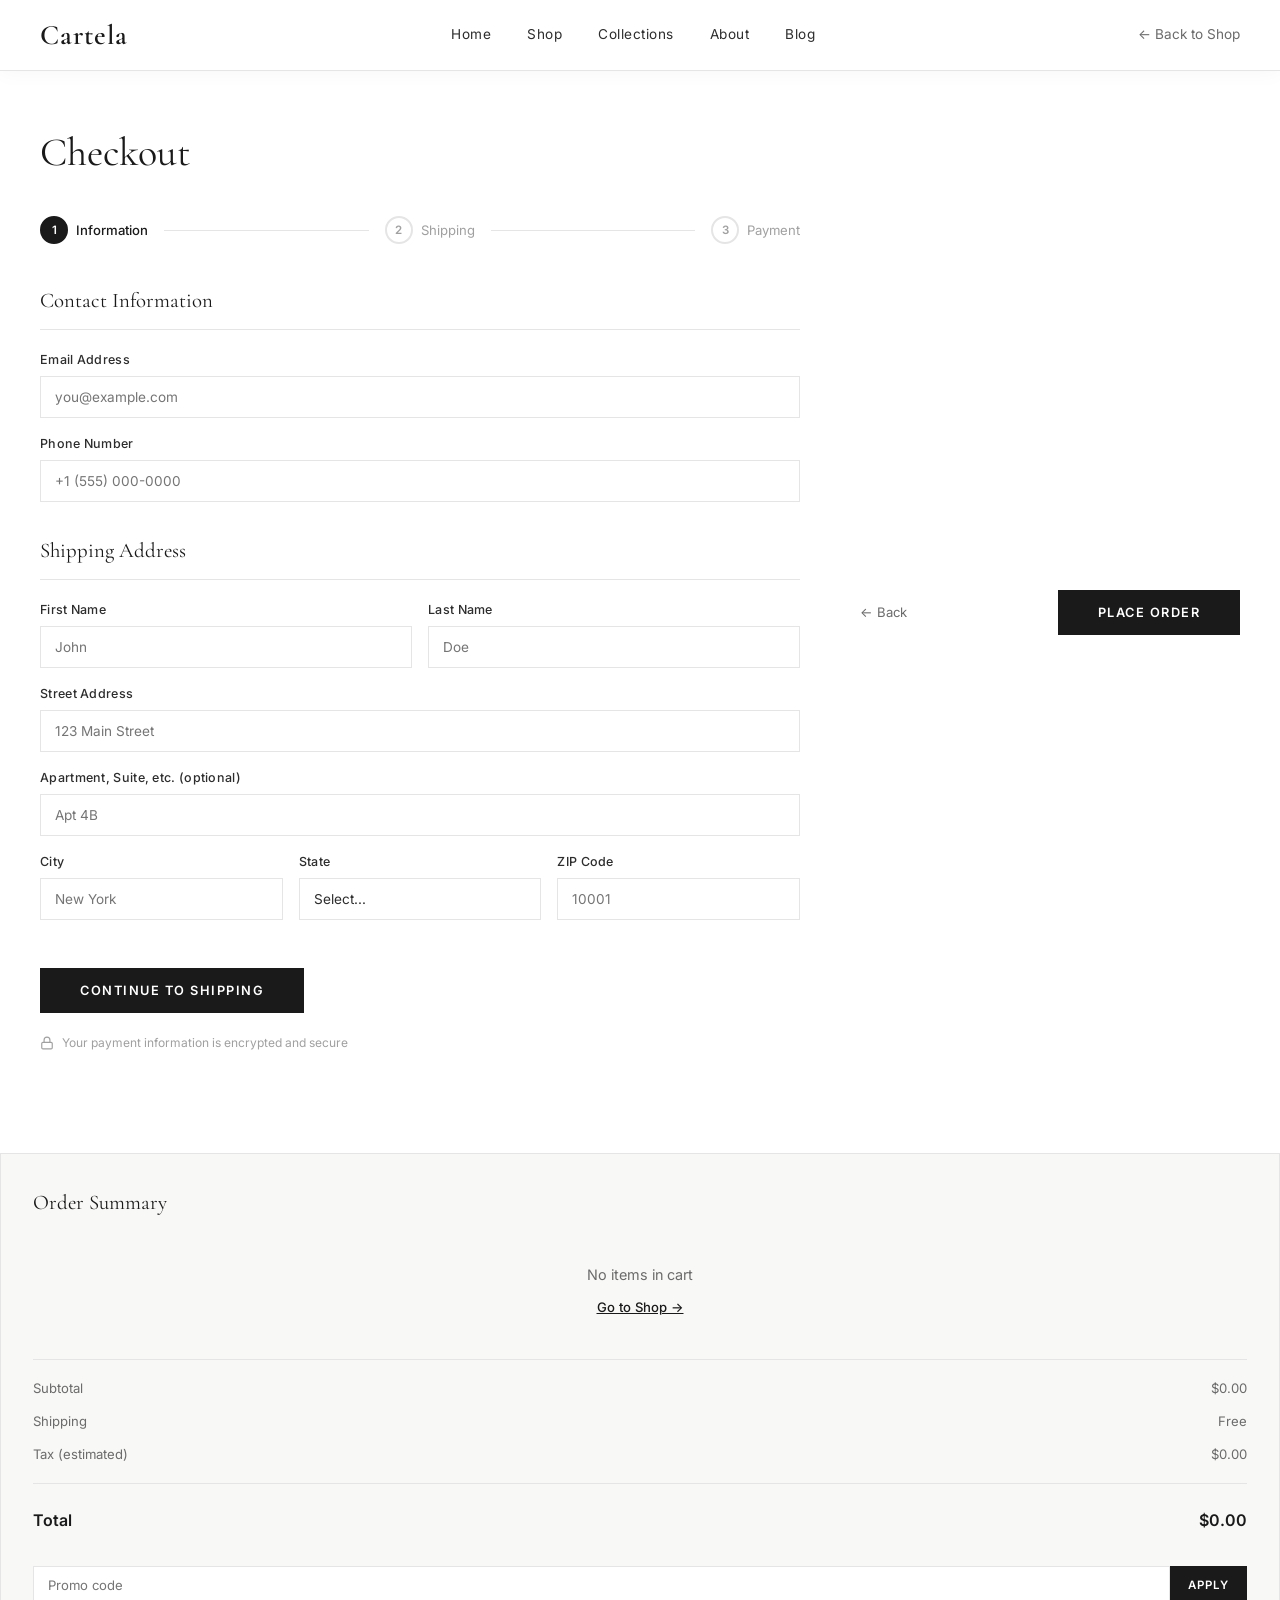
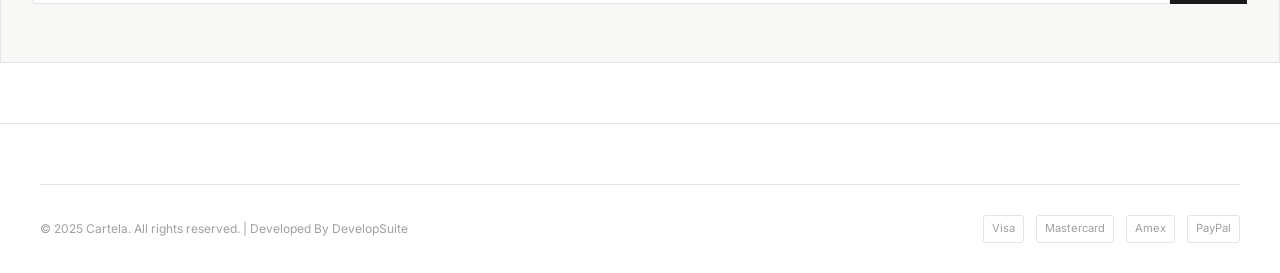
==== commit 287b56c1: "Update site for deployment" ====
--- a/checkout.html
+++ b/checkout.html
@@ -184,7 +184,13 @@
                     <input type="radio" name="payMethod" value="applepay" />
                     <span>Apple Pay</span>
                   </label>
-                </div>
+                  <label class="payment-method">
+                    <input type="radio" name="payMethod" value="cod" />
+                    <span>Cash on Delivery</span>
+                  </label>
+                </div>
+
+                <div id="cardDetailsForm">
 
                 <div class="form-group" style="margin-top: 24px;">
                   <label for="cardName">Name on Card</label>
@@ -206,9 +212,13 @@
                 </div>
               </div>
 
-              <div class="secure-note">
-                <svg width="14" height="14" viewBox="0 0 24 24" fill="none" stroke="currentColor" stroke-width="2"><rect x="3" y="11" width="18" height="11" rx="2" ry="2"/><path d="M7 11V7a5 5 0 0 1 10 0v4"/></svg>
-                <span>Your payment information is encrypted and secure</span>
+                  </div>
+                </div>
+
+                <div class="secure-note">
+                  <svg width="14" height="14" viewBox="0 0 24 24" fill="none" stroke="currentColor" stroke-width="2"><rect x="3" y="11" width="18" height="11" rx="2" ry="2"/><path d="M7 11V7a5 5 0 0 1 10 0v4"/></svg>
+                  <span>Your payment information is encrypted and secure</span>
+                </div>
               </div>
 
               <div class="checkout-btn-row">
